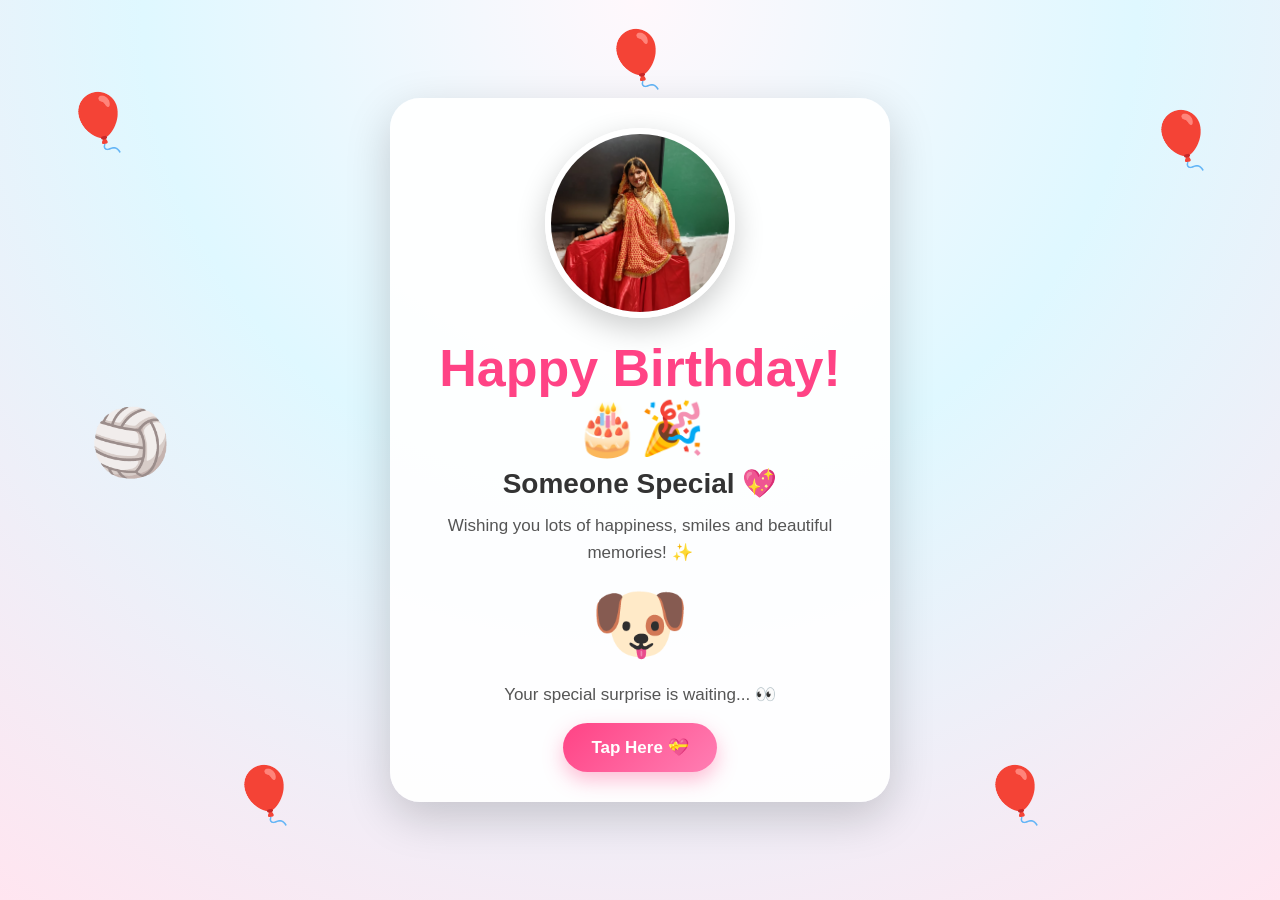
==== birthday.html @ 48357bed "Create birthday.html" ====
<!DOCTYPE html>
<html lang="en">
<head>
    <meta charset="UTF-8">
    <meta name="viewport" content="width=device-width, initial-scale=1.0">

    <title>Happy Birthday 🎂🏐</title>

    <link rel="stylesheet" href="style.css">
</head>

<body class="second-page">

    <!-- Balloons -->
    <div class="balloon b1">🎈</div>
    <div class="balloon b2">🎈</div>
    <div class="balloon b3">🎈</div>
    <div class="balloon b4">🎈</div>
    <div class="balloon b5">🎈</div>

    <!-- Volleyball -->
    <div class="second-ball">🏐</div>

    <!-- Main content -->
    <div class="birthday-card">

        <div class="photo-box">
            <img
                src="birthday-person.jpg"
                alt="Birthday Person"
            >
        </div>

        <h1>Happy Birthday! 🎂🎉</h1>

        <h2>Someone Special 💖</h2>

        <p>
            Wishing you lots of happiness,
            smiles and beautiful memories! ✨
        </p>

        <div class="birthday-dog">
            🐶
        </div>

        <p class="surprise-text">
            Your special surprise is waiting... 👀
        </p>

        <button class="surprise-btn" onclick="alert('🎉 Surprise! Happy Birthday! 💖')">
            Tap Here 💝
        </button>

    </div>

</body>
</html>
---- style.css ----
* {
    margin: 0;
    padding: 0;
    box-sizing: border-box;
}

html,
body {
    width: 100%;
    min-height: 100%;
}

body {
    font-family: Arial, sans-serif;
}


/* =====================================
   FIRST PAGE
===================================== */

.first-page {
    min-height: 100vh;

    display: flex;
    justify-content: center;
    align-items: center;

    position: relative;
    overflow: hidden;

    background:
        linear-gradient(
            135deg,
            #fff0f7,
            #e2f7ff
        );
}


/* Main card */

.card {
    width: min(90%, 430px);

    padding: 35px 25px;

    background: rgba(255,255,255,0.95);

    border-radius: 30px;

    text-align: center;

    box-shadow:
        0 15px 45px rgba(0,0,0,0.18);

    position: relative;

    z-index: 10;
}


/* Volleyball */

.main-ball {
    font-size: 65px;

    margin-bottom: 10px;

    animation: spin 4s linear infinite;
}

@keyframes spin {
    from {
        transform: rotate(0deg);
    }

    to {
        transform: rotate(360deg);
    }
}


/* Heading */

.card h1 {
    color: #ff4385;

    font-size: 36px;

    margin-bottom: 15px;
}

.subtitle {
    color: #555;

    font-size: 17px;

    line-height: 1.5;

    margin-bottom: 20px;
}


/* Dog */

.big-dog {
    font-size: 80px;

    margin: 10px 0;

    animation: dogJump 1s infinite alternate;
}

@keyframes dogJump {

    from {
        transform: translateY(0);
    }

    to {
        transform: translateY(-12px);
    }
}


/* Name */

.name-text {
    color: #555;

    margin-bottom: 10px;
}


/* Input */

#nameInput {
    width: 100%;

    padding: 14px;

    border: 2px solid #ff91b9;

    border-radius: 15px;

    outline: none;

    font-size: 16px;

    text-align: center;

    margin-bottom: 18px;
}

#nameInput:focus {
    border-color: #ff4385;
}


/* Celebrate */

.celebrate-btn {

    display: inline-block;

    text-decoration: none;

    padding: 14px 30px;

    border-radius: 30px;

    background:
        linear-gradient(
            135deg,
            #ff4385,
            #ff7eb3
        );

    color: white;

    font-size: 17px;

    font-weight: bold;

    box-shadow:
        0 8px 20px rgba(255,67,133,0.35);

    transition: 0.25s;
}

.celebrate-btn:hover {
    transform: scale(1.06);
}


/* Decorations */

.floating-ball {
    position: absolute;

    font-size: 50px;

    z-index: 2;

    animation: float 4s infinite ease-in-out;
}

.ball-one {
    left: 8%;
    top: 10%;
}

.ball-two {
    right: 8%;
    bottom: 10%;
    animation-delay: 1s;
}

.floating-dog {
    position: absolute;

    font-size: 45px;

    z-index: 2;

    animation: float 3s infinite alternate;
}

.dog-one {
    left: 8%;
    bottom: 8%;
}

.dog-two {
    right: 8%;
    top: 8%;
}

@keyframes float {

    0%,100% {
        transform: translateY(0);
    }

    50% {
        transform: translateY(-25px);
    }
}


/* =====================================
   SECOND PAGE
===================================== */

.second-page {

    min-height: 100vh;

    display: flex;

    justify-content: center;

    align-items: center;

    position: relative;

    overflow: hidden;

    padding: 30px 15px;

    background:
        radial-gradient(
            circle at top,
            #fff8fc,
            #dff8ff 45%,
            #ffe5f0
        );
}


/* Birthday card */

.birthday-card {

    width: min(92%, 500px);

    padding: 30px 22px;

    background: rgba(255,255,255,0.94);

    border-radius: 30px;

    text-align: center;

    position: relative;

    z-index: 10;

    box-shadow:
        0 15px 45px rgba(0,0,0,0.18);
}


/* Photo */

.photo-box {

    width: 190px;
    height: 190px;

    margin: 0 auto 20px;
}

.photo-box img {

    width: 100%;
    height: 100%;

    object-fit: cover;

    border-radius: 50%;

    border: 6px solid white;

    box-shadow:
        0 10px 30px rgba(0,0,0,0.2);
}


/* Birthday heading */

.birthday-card h1 {

    color: #ff4385;

    font-size: clamp(34px, 8vw, 52px);

    margin-bottom: 8px;
}

.birthday-card h2 {

    color: #333;

    font-size: 28px;

    margin-bottom: 12px;
}

.birthday-card p {

    color: #555;

    font-size: 17px;

    line-height: 1.6;
}


/* Dog */

.birthday-dog {

    font-size: 80px;

    margin: 10px 0;

    animation: dogJump 1s infinite alternate;
}


/* Surprise text */

.surprise-text {

    margin-bottom: 15px;
}


/* Surprise button */

.surprise-btn {

    border: none;

    padding: 14px 28px;

    border-radius: 30px;

    background:
        linear-gradient(
            135deg,
            #ff4385,
            #ff7eb3
        );

    color: white;

    font-size: 17px;

    font-weight: bold;

    cursor: pointer;

    box-shadow:
        0 8px 20px rgba(255,67,133,0.35);
}


/* =====================================
   SECOND PAGE BALLOONS
===================================== */

.balloon {

    position: absolute;

    font-size: 55px;

    z-index: 2;

    animation: balloonFloat 4s infinite ease-in-out;
}

.b1 {
    left: 5%;
    top: 10%;
}

.b2 {
    left: 18%;
    bottom: 8%;
    animation-delay: 1s;
}

.b3 {
    right: 5%;
    top: 12%;
    animation-delay: 0.5s;
}

.b4 {
    right: 18%;
    bottom: 8%;
    animation-delay: 1.5s;
}

.b5 {
    left: 47%;
    top: 3%;
    animation-delay: 0.8s;
}

@keyframes balloonFloat {

    0%,100% {
        transform: translateY(0) rotate(-5deg);
    }

    50% {
        transform: translateY(-25px) rotate(5deg);
    }
}


/* Volleyball second page */

.second-ball {

    position: absolute;

    left: 7%;
    top: 45%;

    font-size: 65px;

    z-index: 2;

    animation: spinFloat 5s infinite linear;
}

@keyframes spinFloat {

    from {
        transform: rotate(0deg) translateY(0);
    }

    to {
        transform: rotate(360deg) translateY(-10px);
    }
}


/* =====================================
   MOBILE
===================================== */

@media (max-width: 600px) {

    .card {
        padding: 28px 20px;
    }

    .card h1 {
        font-size: 30px;
    }

    .big-dog {
        font-size: 70px;
    }

    .birthday-card {
        padding: 25px 18px;
    }

    .photo-box {
        width: 160px;
        height: 160px;
    }

    .birthday-dog {
        font-size: 70px;
    }

    .balloon {
        font-size: 40px;
    }

    .second-ball {
        font-size: 45px;
    }
}
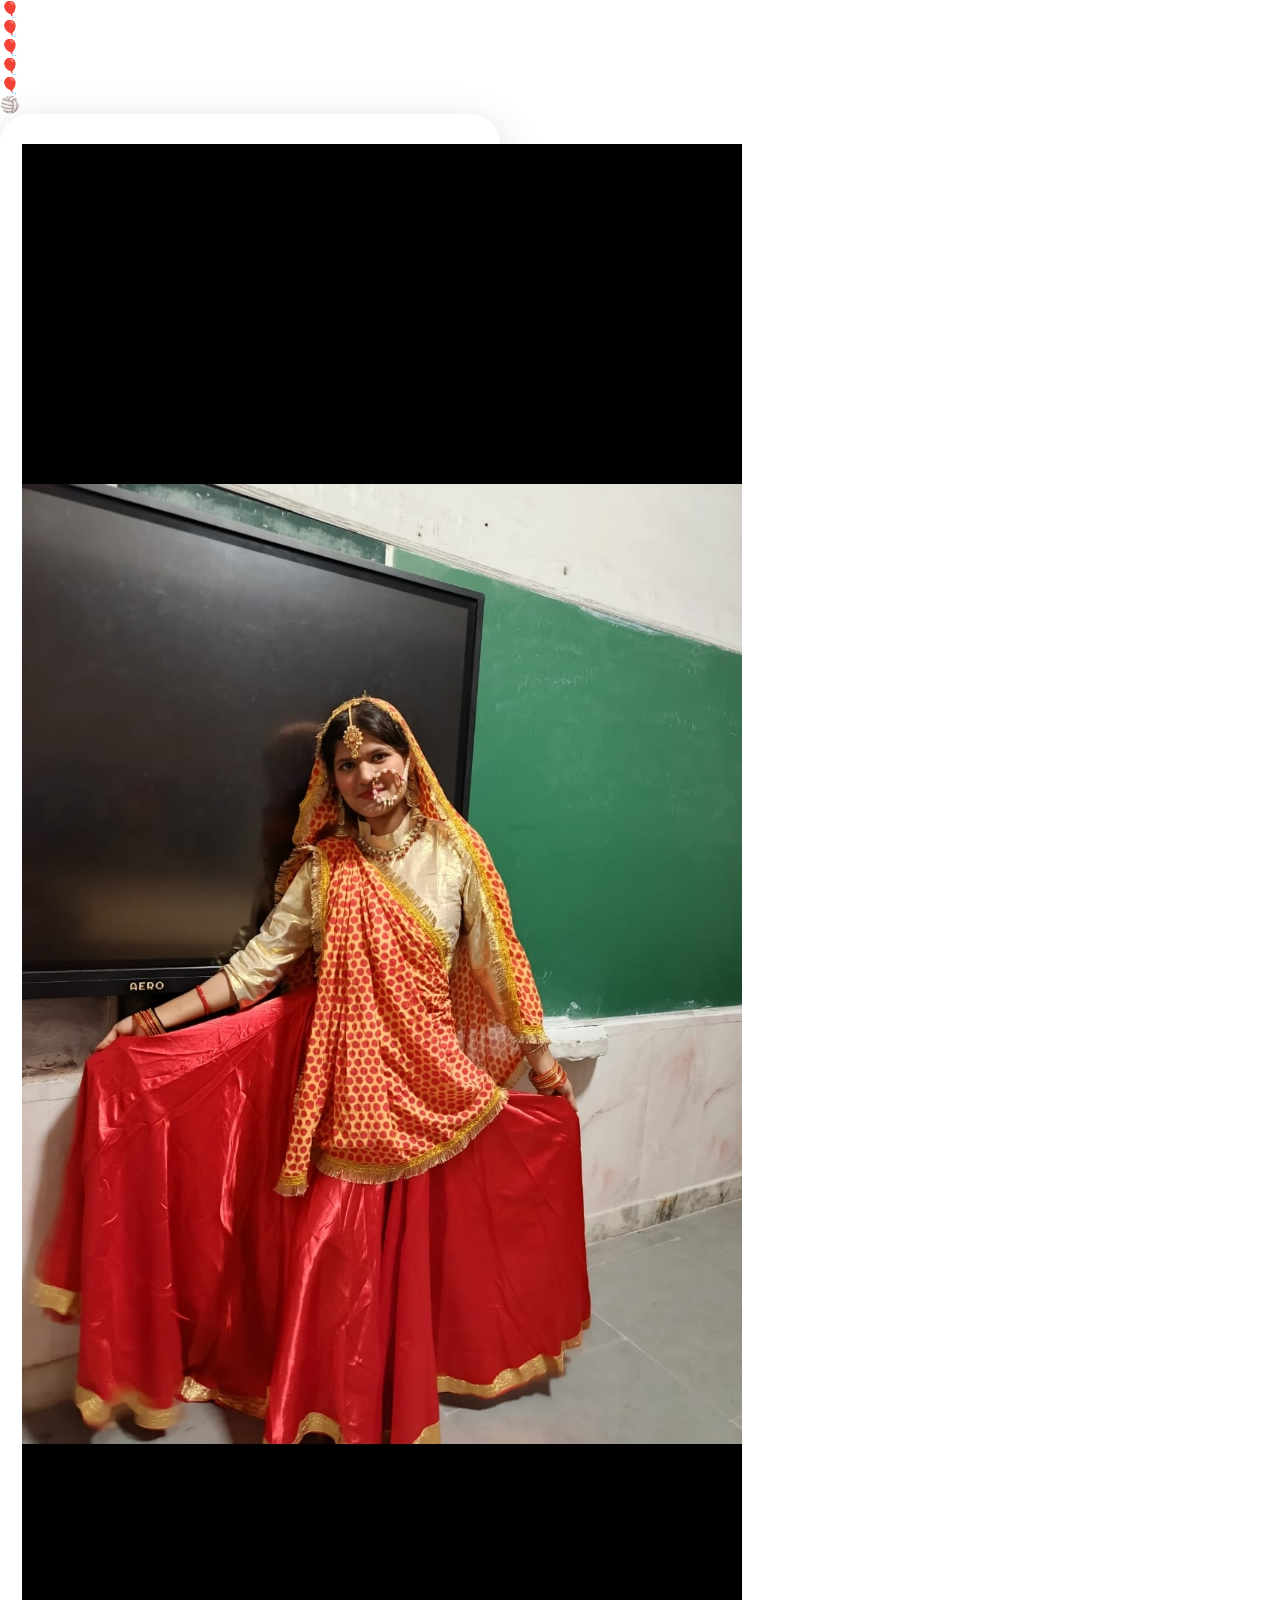
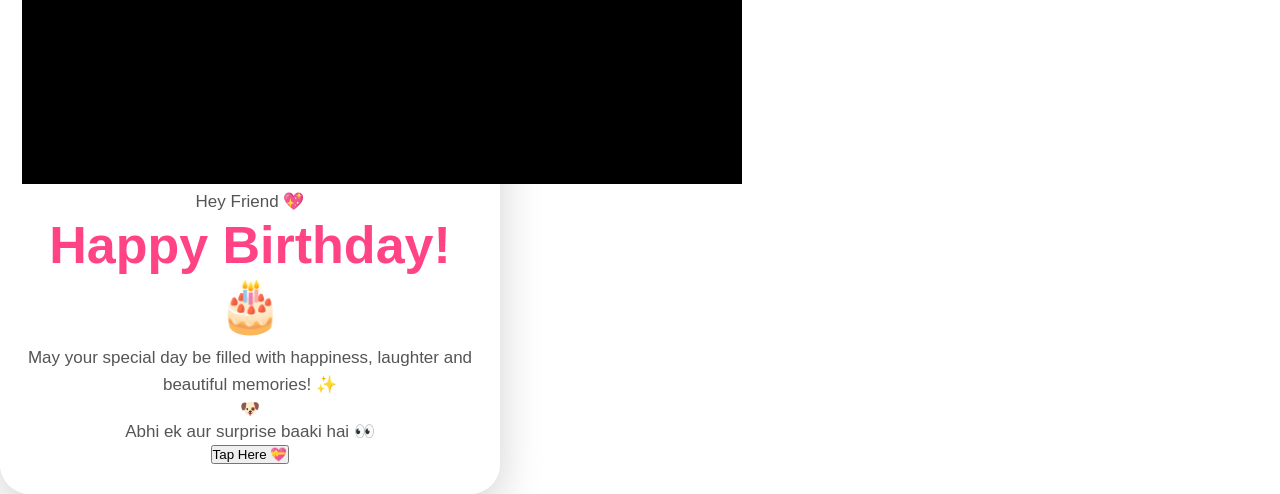
==== commit f60d1e60: "Refactor birthday.html structure and content" ====
--- a/birthday.html
+++ b/birthday.html
@@ -1,58 +1,73 @@
 <!DOCTYPE html>
 <html lang="en">
 <head>
+
     <meta charset="UTF-8">
-    <meta name="viewport" content="width=device-width, initial-scale=1.0">
 
-    <title>Happy Birthday 🎂🏐</title>
+    <meta
+        name="viewport"
+        content="width=device-width, initial-scale=1.0"
+    >
+
+    <title>Happy Birthday 🎂</title>
 
     <link rel="stylesheet" href="style.css">
+
 </head>
 
-<body class="second-page">
+<body class="birthday-page">
 
-    <!-- Balloons -->
-    <div class="balloon b1">🎈</div>
-    <div class="balloon b2">🎈</div>
-    <div class="balloon b3">🎈</div>
-    <div class="balloon b4">🎈</div>
-    <div class="balloon b5">🎈</div>
+    <!-- Background balloons -->
+    <div class="page2-balloon p2b1">🎈</div>
+    <div class="page2-balloon p2b2">🎈</div>
+    <div class="page2-balloon p2b3">🎈</div>
+    <div class="page2-balloon p2b4">🎈</div>
+    <div class="page2-balloon p2b5">🎈</div>
 
     <!-- Volleyball -->
-    <div class="second-ball">🏐</div>
+    <div class="page2-ball">🏐</div>
 
-    <!-- Main content -->
-    <div class="birthday-card">
+    <main class="birthday-card">
 
-        <div class="photo-box">
+        <!-- Small photo -->
+        <div class="small-photo">
             <img
                 src="birthday-person.jpg"
                 alt="Birthday Person"
             >
         </div>
 
-        <h1>Happy Birthday! 🎂🎉</h1>
-
-        <h2>Someone Special 💖</h2>
-
-        <p>
-            Wishing you lots of happiness,
-            smiles and beautiful memories! ✨
+        <p class="hello-text">
+            Hey <span id="birthdayName">Friend</span> 💖
         </p>
 
-        <div class="birthday-dog">
+        <h1>
+            Happy Birthday! 🎂
+        </h1>
+
+        <p class="wish-text">
+            May your special day be filled with
+            happiness, laughter and beautiful memories! ✨
+        </p>
+
+        <div class="page2-dog">
             🐶
         </div>
 
-        <p class="surprise-text">
-            Your special surprise is waiting... 👀
+        <p class="tap-text">
+            Abhi ek aur surprise baaki hai 👀
         </p>
 
-        <button class="surprise-btn" onclick="alert('🎉 Surprise! Happy Birthday! 💖')">
+        <button
+            type="button"
+            onclick="goToMomo()"
+        >
             Tap Here 💝
         </button>
 
-    </div>
+    </main>
+
+    <script src="script.js"></script>
 
 </body>
 </html>
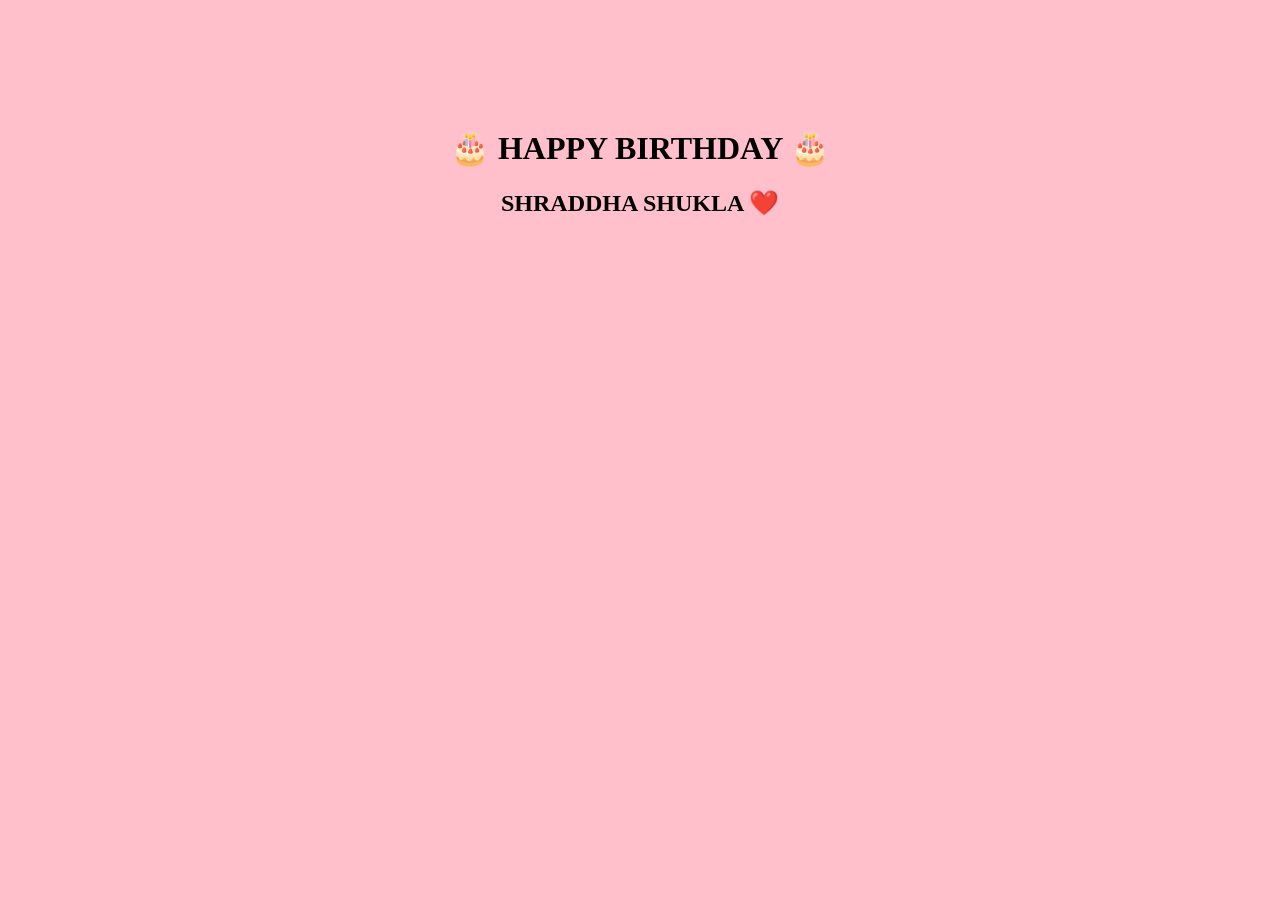
==== commit 5f58b9fb: "Update birthday.html" ====
--- a/birthday.html
+++ b/birthday.html
@@ -1,73 +1,14 @@
 <!DOCTYPE html>
-<html lang="en">
+<html>
 <head>
-
-    <meta charset="UTF-8">
-
-    <meta
-        name="viewport"
-        content="width=device-width, initial-scale=1.0"
-    >
-
-    <title>Happy Birthday 🎂</title>
-
-    <link rel="stylesheet" href="style.css">
-
+    <title>Birthday Page</title>
 </head>
 
-<body class="birthday-page">
+<body style="background:pink; text-align:center; padding-top:100px;">
 
-    <!-- Background balloons -->
-    <div class="page2-balloon p2b1">🎈</div>
-    <div class="page2-balloon p2b2">🎈</div>
-    <div class="page2-balloon p2b3">🎈</div>
-    <div class="page2-balloon p2b4">🎈</div>
-    <div class="page2-balloon p2b5">🎈</div>
+    <h1>🎂 HAPPY BIRTHDAY 🎂</h1>
 
-    <!-- Volleyball -->
-    <div class="page2-ball">🏐</div>
-
-    <main class="birthday-card">
-
-        <!-- Small photo -->
-        <div class="small-photo">
-            <img
-                src="birthday-person.jpg"
-                alt="Birthday Person"
-            >
-        </div>
-
-        <p class="hello-text">
-            Hey <span id="birthdayName">Friend</span> 💖
-        </p>
-
-        <h1>
-            Happy Birthday! 🎂
-        </h1>
-
-        <p class="wish-text">
-            May your special day be filled with
-            happiness, laughter and beautiful memories! ✨
-        </p>
-
-        <div class="page2-dog">
-            🐶
-        </div>
-
-        <p class="tap-text">
-            Abhi ek aur surprise baaki hai 👀
-        </p>
-
-        <button
-            type="button"
-            onclick="goToMomo()"
-        >
-            Tap Here 💝
-        </button>
-
-    </main>
-
-    <script src="script.js"></script>
+    <h2>SHRADDHA SHUKLA ❤️</h2>
 
 </body>
 </html>
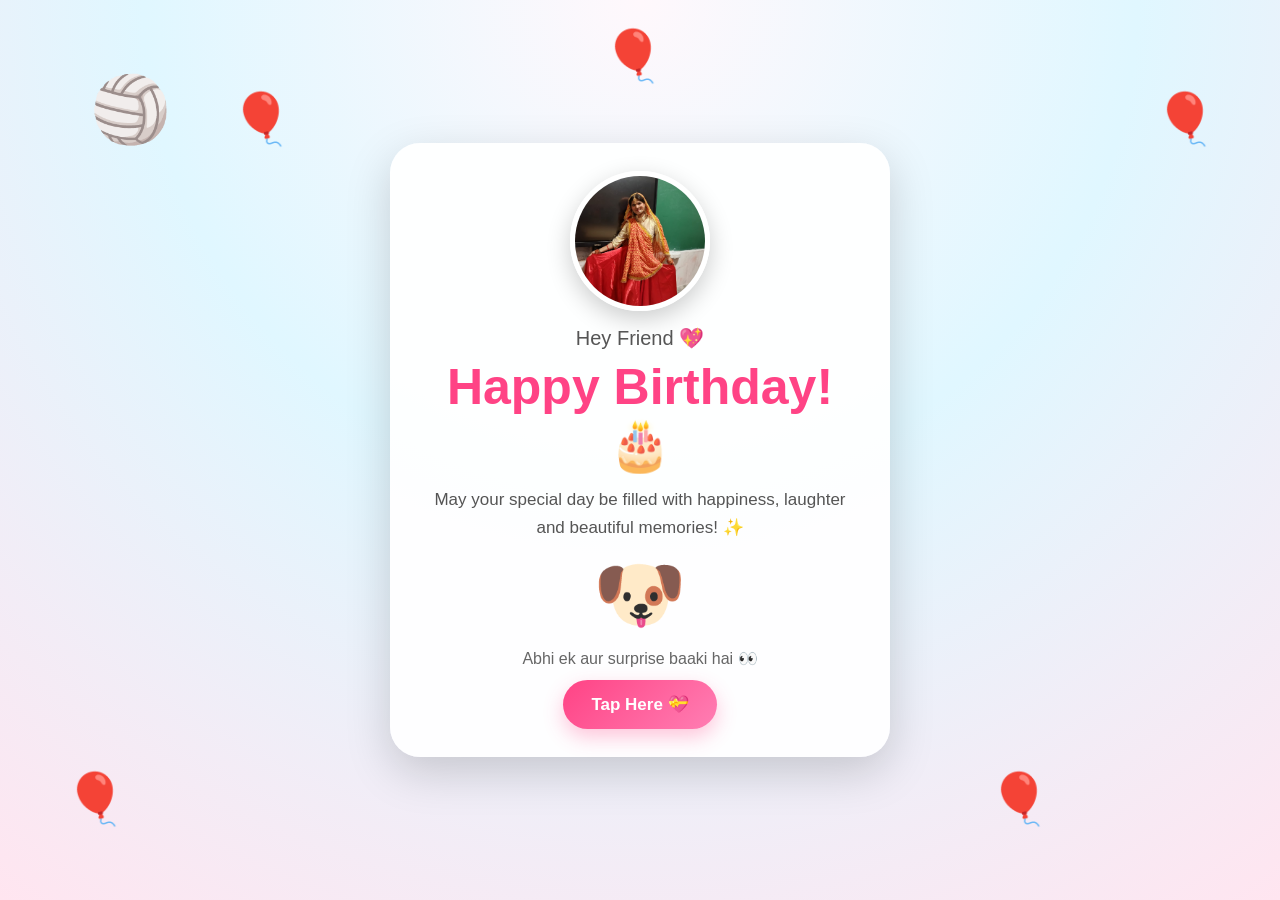
==== commit f82ed79f: "Update birthday.html" ====
--- a/birthday.html
+++ b/birthday.html
@@ -1,14 +1,84 @@
 <!DOCTYPE html>
-<html>
+<html lang="en">
 <head>
-    <title>Birthday Page</title>
+    <meta charset="UTF-8">
+    <meta name="viewport" content="width=device-width, initial-scale=1.0">
+
+    <title>Happy Birthday 🎂</title>
+
+    <link rel="stylesheet" href="style.css">
 </head>
 
-<body style="background:pink; text-align:center; padding-top:100px;">
+<body class="birthday-page">
 
-    <h1>🎂 HAPPY BIRTHDAY 🎂</h1>
+    <!-- Balloons -->
+    <div class="page2-balloon p2b1">🎈</div>
+    <div class="page2-balloon p2b2">🎈</div>
+    <div class="page2-balloon p2b3">🎈</div>
+    <div class="page2-balloon p2b4">🎈</div>
+    <div class="page2-balloon p2b5">🎈</div>
 
-    <h2>SHRADDHA SHUKLA ❤️</h2>
+    <!-- Volleyball -->
+    <div class="page2-ball">🏐</div>
+
+    <main class="birthday-card">
+
+        <!-- Birthday Person Photo -->
+        <div class="small-photo">
+            <img src="birthday-person.jpg" alt="Birthday Person">
+        </div>
+
+        <!-- Name -->
+        <p class="hello-text">
+            Hey <span id="birthdayName">Friend</span> 💖
+        </p>
+
+        <!-- Main Heading -->
+        <h1>
+            Happy Birthday! 🎂
+        </h1>
+
+        <p class="wish-text">
+            May your special day be filled with happiness,
+            laughter and beautiful memories! ✨
+        </p>
+
+        <!-- Dog -->
+        <div class="page2-dog">
+            🐶
+        </div>
+
+        <p class="tap-text">
+            Abhi ek aur surprise baaki hai 👀
+        </p>
+
+        <button type="button" onclick="goToMomo()">
+            Tap Here 💝
+        </button>
+
+    </main>
+
+
+    <!-- Get name from Page 1 -->
+    <script>
+        const params = new URLSearchParams(window.location.search);
+
+        const name = params.get("name");
+
+        if (name) {
+            document.getElementById("birthdayName").textContent = name;
+        }
+
+
+        function goToMomo() {
+
+            const currentName = name || "Friend";
+
+            window.location.href =
+                "momo.html?name=" +
+                encodeURIComponent(currentName);
+        }
+    </script>
 
 </body>
 </html>
--- a/style.css
+++ b/style.css
@@ -0,0 +1,860 @@
+/* =========================================
+   RESET
+========================================= */
+
+* {
+    margin: 0;
+    padding: 0;
+    box-sizing: border-box;
+}
+
+html,
+body {
+    width: 100%;
+    min-height: 100%;
+}
+
+body {
+    font-family: Arial, sans-serif;
+}
+
+
+/* =========================================
+   PAGE 1
+========================================= */
+
+.home {
+
+    min-height: 100vh;
+
+    display: flex;
+
+    justify-content: center;
+    align-items: center;
+
+    position: relative;
+
+    overflow: hidden;
+
+    background:
+        linear-gradient(
+            135deg,
+            #fff0f7,
+            #dff7ff
+        );
+}
+
+
+/* Main card */
+
+.home-card {
+
+    width: min(90%, 430px);
+
+    padding: 35px 25px;
+
+    background: rgba(255, 255, 255, 0.94);
+
+    border-radius: 30px;
+
+    text-align: center;
+
+    box-shadow:
+        0 15px 45px rgba(0,0,0,0.18);
+
+    position: relative;
+
+    z-index: 10;
+}
+
+
+/* Volleyball */
+
+.top-icon {
+
+    font-size: 65px;
+
+    margin-bottom: 10px;
+
+    animation:
+        spinBall 4s linear infinite;
+}
+
+@keyframes spinBall {
+
+    from {
+        transform: rotate(0deg);
+    }
+
+    to {
+        transform: rotate(360deg);
+    }
+}
+
+
+/* Heading */
+
+.home-card h1 {
+
+    font-size: 36px;
+
+    color: #ff4385;
+
+    margin-bottom: 15px;
+}
+
+
+.intro {
+
+    color: #555;
+
+    font-size: 17px;
+
+    line-height: 1.5;
+
+    margin-bottom: 20px;
+}
+
+
+/* Dog */
+
+.cute-dog {
+
+    font-size: 80px;
+
+    margin: 10px 0 15px;
+
+    animation:
+        dogJump 1s infinite alternate;
+}
+
+@keyframes dogJump {
+
+    from {
+        transform: translateY(0);
+    }
+
+    to {
+        transform: translateY(-12px);
+    }
+}
+
+
+.enter-text {
+
+    color: #555;
+
+    margin-bottom: 10px;
+}
+
+
+/* Input */
+
+#nameInput {
+
+    width: 100%;
+
+    padding: 15px;
+
+    border: 2px solid #ff8db7;
+
+    border-radius: 15px;
+
+    outline: none;
+
+    text-align: center;
+
+    font-size: 16px;
+
+    margin-bottom: 15px;
+}
+
+#nameInput:focus {
+
+    border-color: #ff4385;
+
+    box-shadow:
+        0 0 12px rgba(255,67,133,0.2);
+}
+
+
+/* Buttons */
+
+button {
+
+    border: none;
+
+    outline: none;
+
+    cursor: pointer;
+
+    padding: 14px 28px;
+
+    border-radius: 30px;
+
+    background:
+        linear-gradient(
+            135deg,
+            #ff4385,
+            #ff7eb3
+        );
+
+    color: white;
+
+    font-size: 17px;
+
+    font-weight: bold;
+
+    box-shadow:
+        0 8px 20px rgba(255,67,133,0.3);
+
+    transition: 0.25s;
+}
+
+button:hover {
+
+    transform: scale(1.05);
+}
+
+button:active {
+
+    transform: scale(0.96);
+}
+
+
+/* Page 1 decorations */
+
+.volleyball {
+
+    position: absolute;
+
+    z-index: 2;
+
+    user-select: none;
+}
+
+.ball1 {
+
+    top: 8%;
+    left: 8%;
+
+    font-size: 50px;
+
+    animation:
+        floatBall 4s infinite ease-in-out;
+}
+
+.ball2 {
+
+    right: 8%;
+    bottom: 10%;
+
+    font-size: 65px;
+
+    animation:
+        floatBall 5s infinite ease-in-out;
+}
+
+.ball3 {
+
+    right: 12%;
+    top: 20%;
+
+    font-size: 35px;
+
+    animation:
+        floatBall 3.5s infinite ease-in-out;
+}
+
+@keyframes floatBall {
+
+    0%,100% {
+        transform:
+            translateY(0)
+            rotate(0deg);
+    }
+
+    50% {
+        transform:
+            translateY(-25px)
+            rotate(20deg);
+    }
+}
+
+
+/* Dogs */
+
+.dog {
+
+    position: absolute;
+
+    font-size: 45px;
+
+    z-index: 2;
+}
+
+.dog1 {
+
+    left: 8%;
+    bottom: 7%;
+
+    animation:
+        dogMove 4s infinite alternate;
+}
+
+.dog2 {
+
+    right: 7%;
+    top: 7%;
+
+    animation:
+        dogMove 4s infinite alternate;
+}
+
+@keyframes dogMove {
+
+    from {
+        transform: translateX(0);
+    }
+
+    to {
+        transform: translateX(25px);
+    }
+}
+
+
+/* =========================================
+   PAGE 2
+========================================= */
+
+.birthday-page {
+
+    min-height: 100vh;
+
+    display: flex;
+
+    justify-content: center;
+    align-items: center;
+
+    position: relative;
+
+    overflow: hidden;
+
+    padding: 25px 15px;
+
+    background:
+        radial-gradient(
+            circle at top,
+            #fff8fc,
+            #e0f7ff 45%,
+            #ffe5f0
+        );
+}
+
+
+/* Card */
+
+.birthday-card {
+
+    width: min(92%, 500px);
+
+    padding: 28px 22px;
+
+    background:
+        rgba(255,255,255,0.95);
+
+    border-radius: 30px;
+
+    text-align: center;
+
+    position: relative;
+
+    z-index: 10;
+
+    box-shadow:
+        0 15px 45px rgba(0,0,0,0.17);
+}
+
+
+/* SMALL PHOTO */
+
+.small-photo {
+
+    width: 140px;
+
+    height: 140px;
+
+    margin:
+        0 auto 15px;
+}
+
+.small-photo img {
+
+    width: 100%;
+
+    height: 100%;
+
+    object-fit: cover;
+
+    border-radius: 50%;
+
+    border: 5px solid white;
+
+    box-shadow:
+        0 8px 25px rgba(0,0,0,0.2);
+}
+
+
+/* Name */
+
+.hello-text {
+
+    font-size: 20px;
+
+    color: #555;
+
+    margin-bottom: 8px;
+}
+
+
+/* Heading */
+
+.birthday-card h1 {
+
+    color: #ff4385;
+
+    font-size:
+        clamp(34px, 8vw, 50px);
+
+    margin-bottom: 12px;
+}
+
+
+.wish-text {
+
+    color: #555;
+
+    font-size: 17px;
+
+    line-height: 1.6;
+
+    max-width: 430px;
+
+    margin: auto;
+}
+
+
+/* Dog */
+
+.page2-dog {
+
+    font-size: 75px;
+
+    margin: 10px 0;
+
+    animation:
+        dogJump 1s infinite alternate;
+}
+
+
+.tap-text {
+
+    color: #666;
+
+    margin-bottom: 12px;
+}
+
+
+/* Ball */
+
+.page2-ball {
+
+    position: absolute;
+
+    left: 7%;
+
+    top: 8%;
+
+    font-size: 65px;
+
+    z-index: 2;
+
+    animation:
+        spinBall 5s linear infinite;
+}
+
+
+/* Balloons */
+
+.page2-balloon {
+
+    position: absolute;
+
+    font-size: 50px;
+
+    z-index: 2;
+
+    animation:
+        balloonFloat 4s infinite ease-in-out;
+}
+
+.p2b1 {
+
+    left: 5%;
+    bottom: 8%;
+}
+
+.p2b2 {
+
+    left: 18%;
+    top: 10%;
+
+    animation-delay: 0.5s;
+}
+
+.p2b3 {
+
+    right: 5%;
+    top: 10%;
+
+    animation-delay: 1s;
+}
+
+.p2b4 {
+
+    right: 18%;
+    bottom: 8%;
+
+    animation-delay: 1.5s;
+}
+
+.p2b5 {
+
+    left: 47%;
+    top: 3%;
+
+    animation-delay: 0.8s;
+}
+
+@keyframes balloonFloat {
+
+    0%,100% {
+        transform:
+            translateY(0)
+            rotate(-5deg);
+    }
+
+    50% {
+        transform:
+            translateY(-25px)
+            rotate(5deg);
+    }
+}
+
+
+/* =========================================
+   PAGE 3 — MOMO
+========================================= */
+
+.momo-page {
+
+    min-height: 100vh;
+
+    display: flex;
+
+    justify-content: center;
+    align-items: center;
+
+    position: relative;
+
+    overflow: hidden;
+
+    padding: 25px 15px;
+
+    background:
+        linear-gradient(
+            135deg,
+            #fff1f7,
+            #ffe1ed,
+            #fff8fb
+        );
+}
+
+
+/* Momo card */
+
+.momo-card {
+
+    width: min(92%, 500px);
+
+    padding: 35px 22px;
+
+    background:
+        rgba(255,255,255,0.95);
+
+    border-radius: 30px;
+
+    text-align: center;
+
+    position: relative;
+
+    z-index: 10;
+
+    box-shadow:
+        0 15px 50px rgba(255,70,130,0.2);
+}
+
+
+/* Main dog */
+
+.momo-dog {
+
+    font-size: 95px;
+
+    animation:
+        momoBounce 1s infinite alternate;
+}
+
+@keyframes momoBounce {
+
+    from {
+        transform:
+            translateY(0)
+            rotate(-3deg);
+    }
+
+    to {
+        transform:
+            translateY(-15px)
+            rotate(3deg);
+    }
+}
+
+
+/* Hearts */
+
+.momo-hearts {
+
+    font-size: 24px;
+
+    margin-bottom: 10px;
+
+    letter-spacing: 5px;
+}
+
+
+/* Name */
+
+.final-small {
+
+    color: #666;
+
+    font-size: 19px;
+
+    margin-bottom: 8px;
+}
+
+
+/* Heading */
+
+.momo-card h1 {
+
+    color: #ff4385;
+
+    font-size:
+        clamp(35px, 8vw, 52px);
+
+    margin-bottom: 12px;
+}
+
+
+.momo-message {
+
+    color: #555;
+
+    font-size: 18px;
+
+    line-height: 1.6;
+
+    margin-bottom: 10px;
+}
+
+
+/* Momo box */
+
+.momo-box {
+
+    width: 110px;
+
+    height: 110px;
+
+    margin:
+        10px auto 15px;
+
+    display: flex;
+
+    justify-content: center;
+    align-items: center;
+
+    border-radius: 50%;
+
+    background:
+        #fff0f6;
+
+    font-size: 65px;
+
+    box-shadow:
+        0 8px 25px rgba(255,80,140,0.15);
+
+    animation:
+        momoPulse 1.5s infinite;
+}
+
+@keyframes momoPulse {
+
+    0%,100% {
+        transform: scale(1);
+    }
+
+    50% {
+        transform: scale(1.08);
+    }
+}
+
+
+.momo-card h2 {
+
+    color: #333;
+
+    font-size: 24px;
+
+    margin-bottom: 10px;
+}
+
+
+.final-message {
+
+    color: #666;
+
+    line-height: 1.5;
+
+    margin-bottom: 15px;
+}
+
+
+/* Floating hearts/paws */
+
+.momo-float {
+
+    position: absolute;
+
+    font-size: 45px;
+
+    z-index: 2;
+
+    animation:
+        momoFloat 4s infinite ease-in-out;
+}
+
+.momo1 {
+
+    left: 7%;
+    top: 10%;
+}
+
+.momo2 {
+
+    left: 10%;
+    bottom: 10%;
+
+    animation-delay: 1s;
+}
+
+.momo3 {
+
+    right: 7%;
+    top: 12%;
+
+    animation-delay: 0.5s;
+}
+
+.momo4 {
+
+    right: 10%;
+    bottom: 10%;
+
+    animation-delay: 1.5s;
+}
+
+@keyframes momoFloat {
+
+    0%,100% {
+        transform: translateY(0);
+    }
+
+    50% {
+        transform: translateY(-25px);
+    }
+}
+
+
+/* =========================================
+   MOBILE
+========================================= */
+
+@media (max-width: 600px) {
+
+    .home-card {
+
+        padding:
+            28px 20px;
+    }
+
+    .home-card h1 {
+
+        font-size: 30px;
+    }
+
+    .cute-dog {
+
+        font-size: 70px;
+    }
+
+    .birthday-card,
+    .momo-card {
+
+        padding:
+            25px 18px;
+    }
+
+    .small-photo {
+
+        width: 140px;
+        height: 140px;
+    }
+
+    .page2-dog {
+
+        font-size: 65px;
+    }
+
+    .momo-dog {
+
+        font-size: 80px;
+    }
+
+    .page2-balloon {
+
+        font-size: 38px;
+    }
+
+    .page2-ball {
+
+        font-size: 45px;
+    }
+
+    .momo-float {
+
+        font-size: 35px;
+    }
+                        }
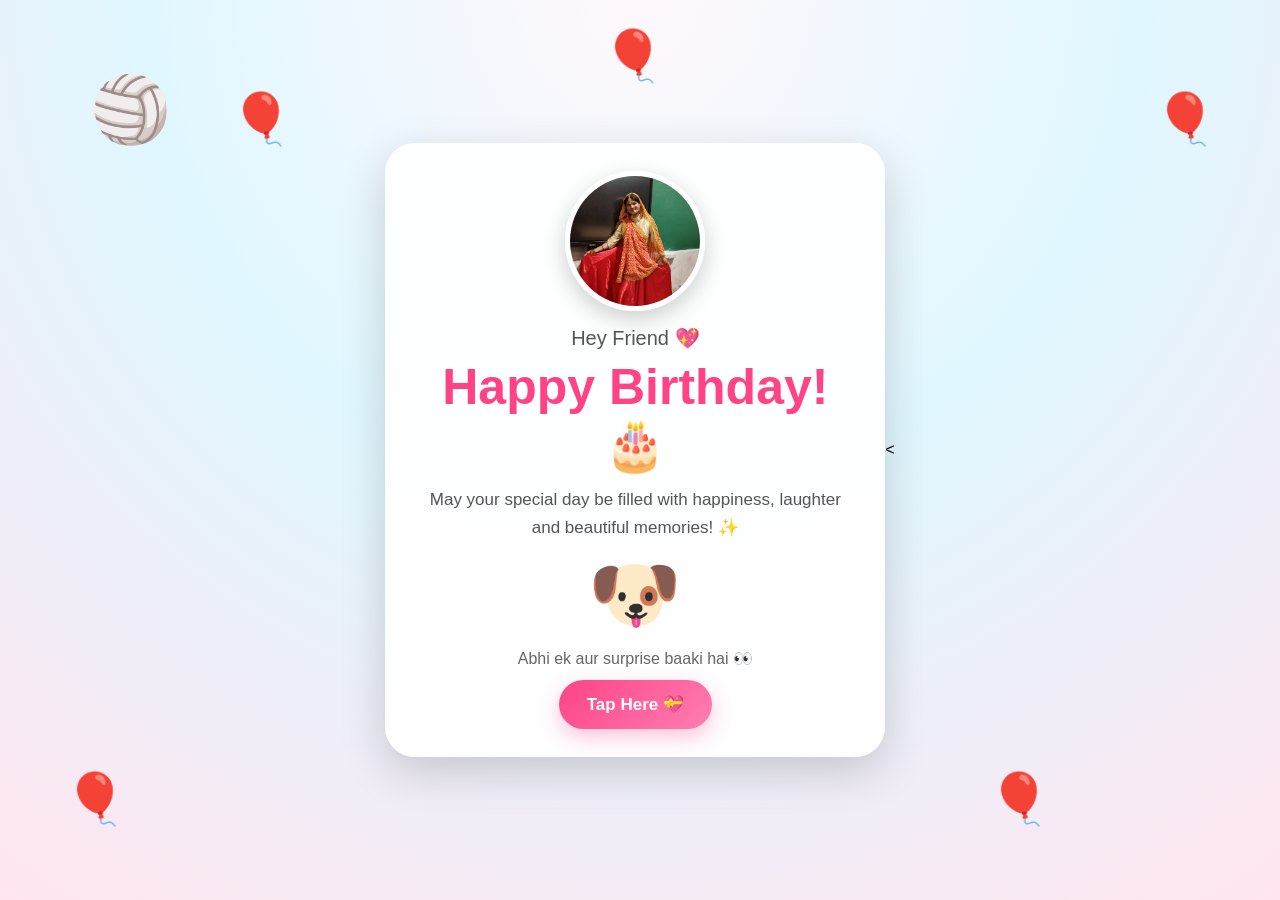
==== commit 9b502341: "Update birthday.html" ====
--- a/birthday.html
+++ b/birthday.html
@@ -60,24 +60,21 @@
 
 
     <!-- Get name from Page 1 -->
-    <script>
-        const params = new URLSearchParams(window.location.search);
+    <<script>
+    const params = new URLSearchParams(window.location.search);
+    const name = params.get("name");
 
-        const name = params.get("name");
+    if (name) {
+        document.getElementById("birthdayName").textContent = name;
+    }
 
-        if (name) {
-            document.getElementById("birthdayName").textContent = name;
-        }
+    function goToMomo() {
+        const currentName = name || "Friend";
 
-
-        function goToMomo() {
-
-            const currentName = name || "Friend";
-
-            window.location.href =
-                "momo.html?name=" +
-                encodeURIComponent(currentName);
-        }
+        window.location.href =
+            "momo.html?name=" +
+            encodeURIComponent(currentName);
+    }
     </script>
 
 </body>
--- a/style.css
+++ b/style.css
@@ -858,3 +858,69 @@
         font-size: 35px;
     }
                         }
+/* =========================================
+   REAL MOMO PHOTO
+========================================= */
+
+.momo-photo {
+    width: 190px;
+    height: 190px;
+    margin: 15px auto 20px;
+    border-radius: 50%;
+    padding: 6px;
+    background: white;
+    box-shadow: 0 10px 30px rgba(255,70,130,0.25);
+    animation: momoPhotoFloat 2s infinite ease-in-out;
+}
+
+.momo-photo img {
+    width: 100%;
+    height: 100%;
+    object-fit: cover;
+    border-radius: 50%;
+    display: block;
+}
+
+@keyframes momoPhotoFloat {
+    0%, 100% {
+        transform: translateY(0);
+    }
+
+    50% {
+        transform: translateY(-8px);
+    }
+}
+
+
+/* =========================================
+   MOMO ONLINE / OFFLINE
+========================================= */
+
+.momo-status {
+    margin: 15px auto 20px;
+    padding: 15px;
+    border-radius: 20px;
+    background: #fff7fa;
+}
+
+.online-text {
+    color: #159447;
+    font-size: 18px;
+    font-weight: bold;
+    margin-bottom: 10px;
+}
+
+.offline-text {
+    color: #ff4385;
+    font-size: 18px;
+    font-weight: bold;
+}
+
+
+/* Bottom decoration */
+
+.momo-bottom {
+    font-size: 28px;
+    margin-top: 15px;
+    letter-spacing: 6px;
+}
